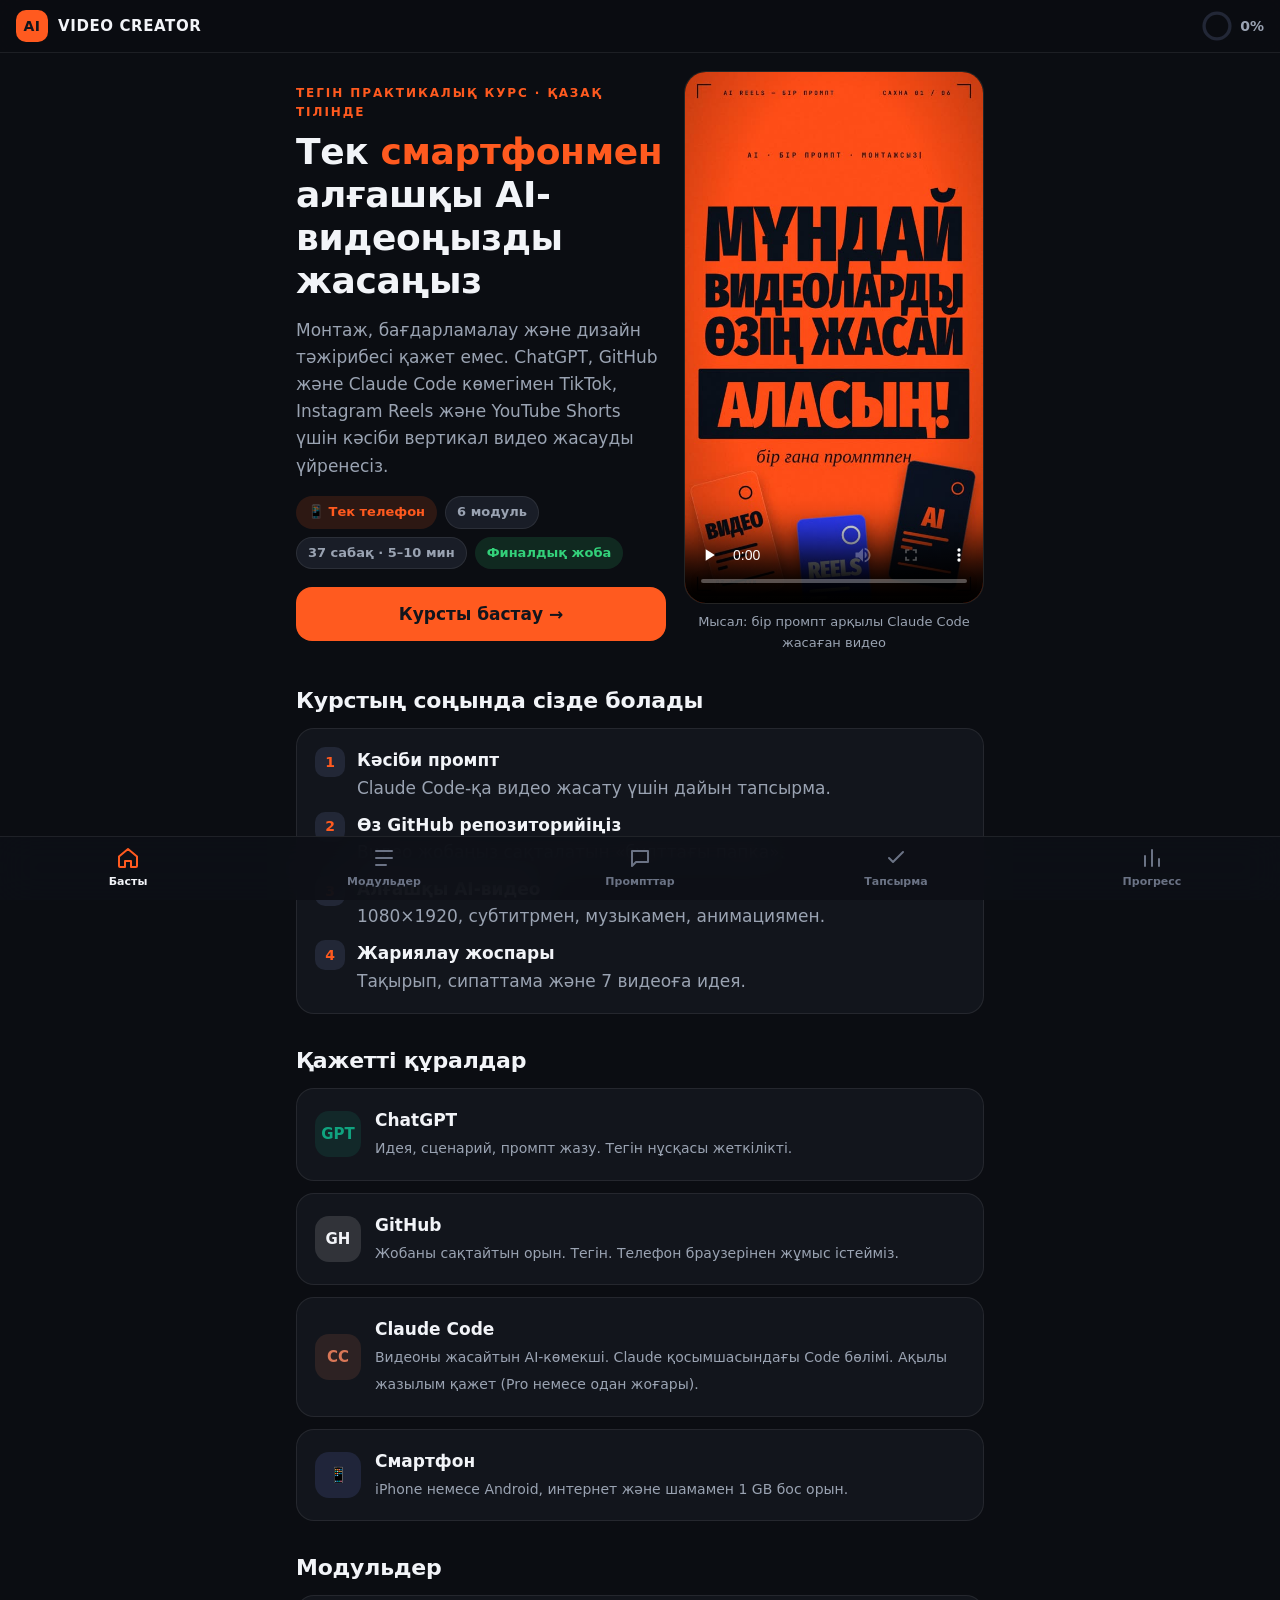
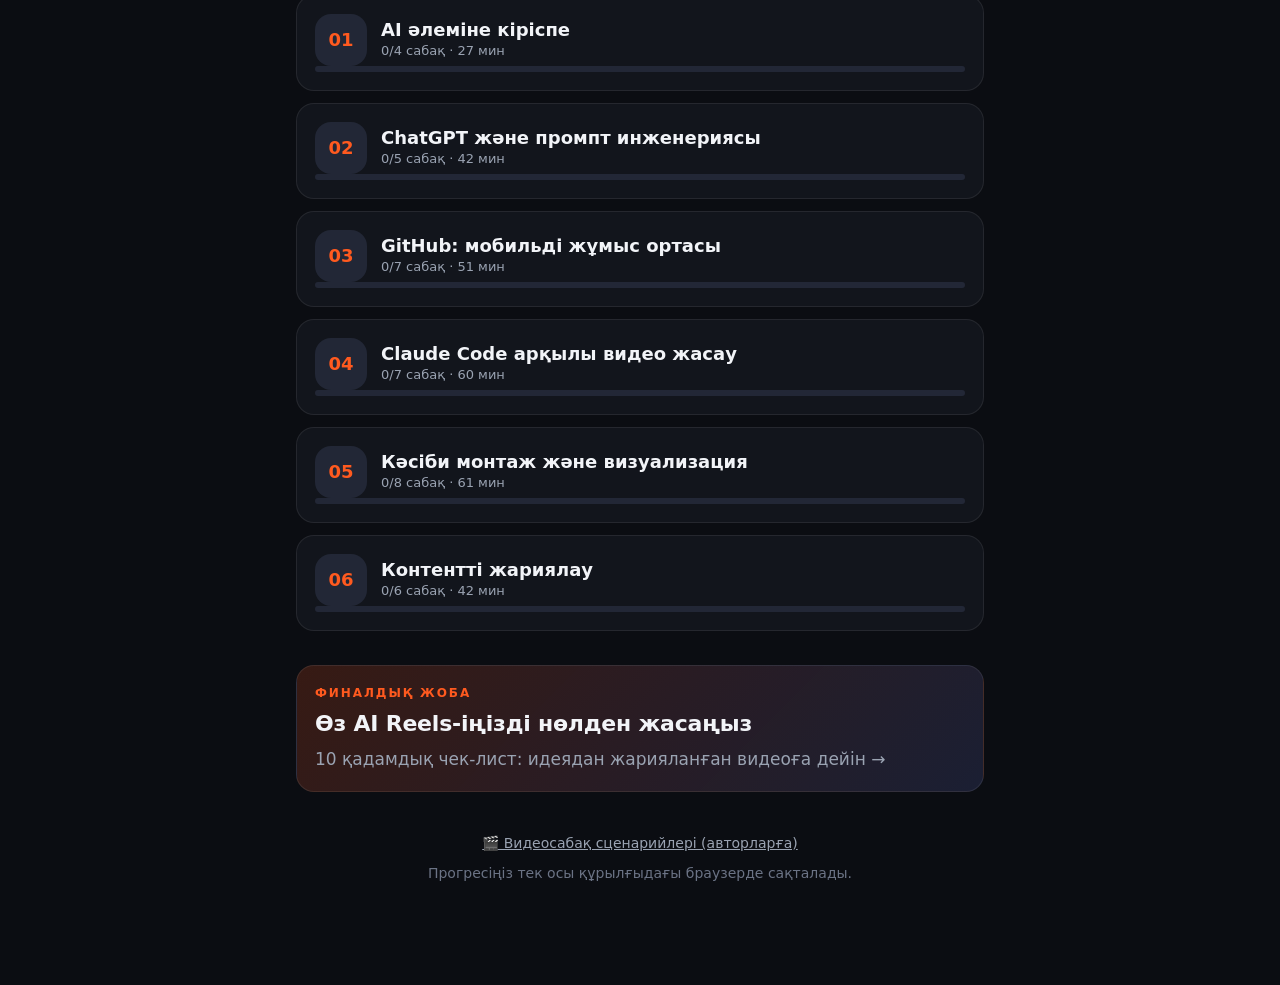
==== docs/index.html @ 5100b2d4 "Add AI VIDEO CREATOR: mobile-first Kazakh course platform A static course site in docs/ (HTML/CSS/JS" ====
<!doctype html>
<html lang="kk">
<head>
  <meta charset="utf-8">
  <meta name="viewport" content="width=device-width, initial-scale=1, viewport-fit=cover">
  <meta name="theme-color" content="#0B0D12">
  <meta name="description" content="AI VIDEO CREATOR — смартфон, ChatGPT, GitHub және Claude Code арқылы нөлден алғашқы AI-видеоға дейін. Қазақ тіліндегі практикалық курс.">
  <title>AI VIDEO CREATOR — Нөлден алғашқы AI-видеоға дейін</title>
  <link rel="manifest" href="manifest.webmanifest">
  <link rel="icon" href="assets/icon-192.png">
  <link rel="apple-touch-icon" href="assets/icon-192.png">
  <link rel="stylesheet" href="assets/style.css">
</head>
<body>
  <header class="topbar">
    <a class="brand" href="#/" aria-label="Басты бет">
      <span class="brand-mark">AI</span>
      <span class="brand-text">VIDEO CREATOR</span>
    </a>
    <a class="top-progress" href="#/progress" aria-label="Прогресс">
      <svg viewBox="0 0 36 36" class="ring"><circle cx="18" cy="18" r="15.5" class="ring-bg"/><circle cx="18" cy="18" r="15.5" class="ring-fg" id="ringFg"/></svg>
      <span id="ringPct">0%</span>
    </a>
  </header>

  <main id="view" class="view" tabindex="-1"></main>

  <nav class="tabbar" aria-label="Негізгі мәзір">
    <a href="#/" data-tab="home"><svg viewBox="0 0 24 24"><path d="M3 10.5 12 3l9 7.5V20a1 1 0 0 1-1 1h-5v-6h-6v6H4a1 1 0 0 1-1-1z"/></svg><span>Басты</span></a>
    <a href="#/modules" data-tab="modules"><svg viewBox="0 0 24 24"><path d="M4 5h16M4 12h16M4 19h10"/></svg><span>Модульдер</span></a>
    <a href="#/prompts" data-tab="prompts"><svg viewBox="0 0 24 24"><path d="M4 5h16v11H8l-4 4z"/></svg><span>Промпттар</span></a>
    <a href="#/practice" data-tab="practice"><svg viewBox="0 0 24 24"><path d="m5 12 4 4L19 6"/></svg><span>Тапсырма</span></a>
    <a href="#/progress" data-tab="progress"><svg viewBox="0 0 24 24"><path d="M5 20V10M12 20V4M19 20v-7"/></svg><span>Прогресс</span></a>
  </nav>

  <div id="toast" class="toast" role="status" aria-live="polite"></div>

  <noscript><p class="noscript">Курсты ашу үшін браузерде JavaScript қосулы болуы керек.</p></noscript>
  <script src="assets/vendor/marked.umd.js"></script>
  <script src="assets/app.js"></script>
</body>
</html>
---- docs/assets/style.css ----
:root {
  --bg: #0B0D12;
  --surface: #12151C;
  --surface-2: #191D27;
  --surface-3: #222736;
  --line: rgba(255, 255, 255, 0.08);
  --line-2: rgba(255, 255, 255, 0.14);
  --text: #F2F4F8;
  --muted: #9AA3B2;
  --faint: #6B7385;
  --accent: #FF5A1F;
  --accent-soft: rgba(255, 90, 31, 0.14);
  --violet: #7C8CFF;
  --violet-soft: rgba(124, 140, 255, 0.14);
  --green: #33D17A;
  --green-soft: rgba(51, 209, 122, 0.14);
  --yellow: #FFC43D;
  --yellow-soft: rgba(255, 196, 61, 0.12);
  --red: #FF5C6C;
  --radius: 18px;
  --radius-sm: 12px;
  --tabbar-h: 64px;
  --font: system-ui, -apple-system, "Segoe UI", Roboto, "Helvetica Neue", Arial, sans-serif;
  --mono: ui-monospace, "SF Mono", "JetBrains Mono", Menlo, Consolas, monospace;
  color-scheme: dark;
}

* { box-sizing: border-box; }
html { -webkit-text-size-adjust: 100%; }
body {
  margin: 0; background: var(--bg); color: var(--text); font-family: var(--font);
  font-size: 17px; line-height: 1.6; -webkit-font-smoothing: antialiased;
  padding-bottom: calc(var(--tabbar-h) + env(safe-area-inset-bottom) + 12px);
}
a { color: inherit; }
button { font: inherit; color: inherit; }
img, video { max-width: 100%; display: block; }
:focus-visible { outline: 2px solid var(--violet); outline-offset: 2px; border-radius: 8px; }

/* ---------- top bar ---------- */
.topbar {
  position: sticky; top: 0; z-index: 20; display: flex; align-items: center; justify-content: space-between;
  padding: calc(10px + env(safe-area-inset-top)) 16px 10px; background: rgba(11, 13, 18, 0.82);
  backdrop-filter: saturate(160%) blur(16px); -webkit-backdrop-filter: saturate(160%) blur(16px);
  border-bottom: 1px solid var(--line);
}
.brand { display: flex; align-items: center; gap: 10px; text-decoration: none; font-weight: 800; letter-spacing: 0.04em; font-size: 15px; }
.brand-mark { display: grid; place-items: center; width: 32px; height: 32px; border-radius: 10px; background: var(--accent); color: #12151C; font-size: 14px; font-weight: 900; }
.top-progress { display: flex; align-items: center; gap: 8px; text-decoration: none; font-size: 14px; font-weight: 700; color: var(--muted); }
.ring { width: 30px; height: 30px; transform: rotate(-90deg); }
.ring circle { fill: none; stroke-width: 4; }
.ring-bg { stroke: var(--surface-3); }
.ring-fg { stroke: var(--accent); stroke-linecap: round; stroke-dasharray: 97.4; stroke-dashoffset: 97.4; transition: stroke-dashoffset 0.6s ease; }

/* ---------- layout ---------- */
.view { max-width: 720px; margin: 0 auto; padding: 18px 16px 24px; outline: none; }
.view.enter { animation: enter 0.35s cubic-bezier(0.2, 0.8, 0.2, 1); }
@keyframes enter { from { opacity: 0; transform: translateY(10px); } to { opacity: 1; transform: none; } }
@media (prefers-reduced-motion: reduce) { .view.enter { animation: none; } * { transition: none !important; } }

h1, h2, h3 { line-height: 1.2; letter-spacing: -0.01em; margin: 0; }
h1 { font-size: 30px; font-weight: 850; }
h2 { font-size: 22px; font-weight: 800; }
h3 { font-size: 18px; font-weight: 750; }
p { margin: 0 0 14px; }
.muted { color: var(--muted); }
.eyebrow { font-size: 12px; font-weight: 800; letter-spacing: 0.16em; text-transform: uppercase; color: var(--accent); margin-bottom: 8px; }
.section { margin-top: 34px; }
.section > h2 { margin-bottom: 14px; }
.stack { display: grid; gap: 12px; }

/* ---------- cards & buttons ---------- */
.card { background: var(--surface); border: 1px solid var(--line); border-radius: var(--radius); padding: 18px; }
.card.tap { display: block; text-decoration: none; transition: transform 0.15s ease, border-color 0.2s ease, background 0.2s ease; }
.card.tap:active { transform: scale(0.985); background: var(--surface-2); }
.btn {
  display: inline-flex; align-items: center; justify-content: center; gap: 10px; min-height: 54px; padding: 0 22px;
  border-radius: 16px; border: 0; background: var(--accent); color: #12151C; font-weight: 800; font-size: 17px;
  text-decoration: none; cursor: pointer; transition: transform 0.15s ease, filter 0.2s ease; width: 100%;
}
.btn:active { transform: scale(0.97); }
.btn.secondary { background: var(--surface-2); color: var(--text); border: 1px solid var(--line-2); }
.btn.ghost { background: transparent; color: var(--muted); border: 1px solid var(--line); }
.btn.small { min-height: 44px; font-size: 15px; padding: 0 16px; width: auto; border-radius: 12px; }
.btn.done { background: var(--green); }
.row { display: flex; gap: 10px; }
.row > * { flex: 1; }
.chip { display: inline-flex; align-items: center; gap: 6px; padding: 5px 11px; border-radius: 999px; font-size: 13px; font-weight: 700; background: var(--surface-2); color: var(--muted); border: 1px solid var(--line); white-space: nowrap; }
.chip.accent { background: var(--accent-soft); color: var(--accent); border-color: transparent; }
.chip.green { background: var(--green-soft); color: var(--green); border-color: transparent; }
.chip.violet { background: var(--violet-soft); color: var(--violet); border-color: transparent; }

/* ---------- home ---------- */
.hero { position: relative; display: grid; gap: 18px; }
.hero h1 { font-size: 36px; }
.hero h1 em { font-style: normal; color: var(--accent); }
.hero-media { position: relative; border-radius: 22px; overflow: hidden; border: 1px solid var(--line-2); aspect-ratio: 9 / 16; max-height: 62vh; margin: 0 auto; background: #000; }
.hero-media video { width: 100%; height: 100%; object-fit: cover; }
.hero-caption { font-size: 13px; color: var(--muted); text-align: center; margin-top: 8px; }
.badges { display: flex; flex-wrap: wrap; gap: 8px; }
.steps-mini { counter-reset: s; display: grid; gap: 10px; }
.steps-mini li { list-style: none; display: flex; gap: 12px; align-items: flex-start; }
.steps-mini li::before { counter-increment: s; content: counter(s); flex: none; display: grid; place-items: center; width: 30px; height: 30px; border-radius: 10px; background: var(--surface-3); font-weight: 800; font-size: 14px; color: var(--accent); }
.steps-mini { padding: 0; margin: 0; }
.tool { display: flex; gap: 14px; align-items: center; }
.tool-ic { flex: none; width: 46px; height: 46px; border-radius: 14px; display: grid; place-items: center; font-weight: 900; font-size: 15px; }
.tool b { display: block; }
.tool span { font-size: 14px; color: var(--muted); }

/* ---------- modules ---------- */
.module-card { display: grid; gap: 12px; }
.module-head { display: flex; gap: 14px; align-items: center; }
.module-num { flex: none; width: 52px; height: 52px; border-radius: 16px; display: grid; place-items: center; font-weight: 900; font-size: 18px; background: var(--surface-3); color: var(--accent); }
.module-num.complete { background: var(--green); color: #0B0D12; }
.module-title { font-weight: 800; font-size: 18px; line-height: 1.25; }
.module-meta { font-size: 13px; color: var(--muted); }
.bar { height: 6px; border-radius: 6px; background: var(--surface-3); overflow: hidden; }
.bar > i { display: block; height: 100%; width: 0; background: var(--accent); border-radius: 6px; transition: width 0.6s ease; }
.lesson-list { display: grid; gap: 2px; margin-top: 4px; }
.lesson-link { display: flex; align-items: center; gap: 12px; min-height: 52px; padding: 8px 6px; border-radius: 12px; text-decoration: none; }
.lesson-link:active { background: var(--surface-2); }
.lesson-dot { flex: none; width: 26px; height: 26px; border-radius: 50%; border: 2px solid var(--line-2); display: grid; place-items: center; font-size: 13px; color: transparent; }
.lesson-link.done .lesson-dot { background: var(--green); border-color: var(--green); color: #0B0D12; font-weight: 900; }
.lesson-link .t { flex: 1; font-size: 16px; line-height: 1.35; }
.lesson-link .m { font-size: 12px; color: var(--faint); white-space: nowrap; }
details.module > summary { list-style: none; cursor: pointer; }
details.module > summary::-webkit-details-marker { display: none; }
.chev { margin-left: auto; color: var(--faint); transition: transform 0.2s; }
details[open] .chev { transform: rotate(90deg); }

/* ---------- lesson ---------- */
.lesson-top { display: flex; align-items: center; gap: 10px; margin-bottom: 16px; }
.back { display: inline-flex; align-items: center; gap: 6px; min-height: 44px; padding: 0 14px 0 10px; border-radius: 12px; background: var(--surface-2); text-decoration: none; font-weight: 700; font-size: 15px; }
.lesson-hero { margin-bottom: 8px; }
.lesson-hero h1 { font-size: 28px; margin: 6px 0 12px; }
.md { font-size: 17px; }
.md h1 { font-size: 28px; margin: 6px 0 16px; }
.md h2 { font-size: 21px; margin: 34px 0 12px; padding-top: 4px; display: flex; gap: 10px; align-items: center; }
.md h3 { margin: 22px 0 10px; }
.md p, .md li { color: #DCE1EA; }
.md strong { color: var(--text); }
.md ul, .md ol { padding-left: 22px; margin: 0 0 16px; }
.md li { margin: 6px 0; }
.md ol > li::marker { color: var(--accent); font-weight: 800; }
.md a { color: var(--violet); text-underline-offset: 3px; word-break: break-word; }
.md code { font-family: var(--mono); font-size: 0.88em; background: var(--surface-3); padding: 2px 6px; border-radius: 6px; word-break: break-word; }
.md pre { background: var(--surface); border: 1px solid var(--line); border-radius: var(--radius-sm); padding: 14px; overflow-x: auto; }
.md pre code { background: none; padding: 0; font-size: 14px; line-height: 1.55; white-space: pre-wrap; word-break: break-word; }
.md table { width: 100%; border-collapse: collapse; font-size: 15px; margin: 0 0 16px; display: block; overflow-x: auto; }
.md th, .md td { border-bottom: 1px solid var(--line); padding: 10px 8px; text-align: left; vertical-align: top; }
.md th { color: var(--muted); font-size: 13px; text-transform: uppercase; letter-spacing: 0.06em; }
.md blockquote { margin: 16px 0; padding: 14px 16px; border-radius: var(--radius-sm); background: var(--violet-soft); border-left: 4px solid var(--violet); }
.md blockquote p:last-child { margin-bottom: 0; }
.md blockquote.warn { background: var(--yellow-soft); border-left-color: var(--yellow); }
.md blockquote.tip { background: var(--green-soft); border-left-color: var(--green); }
.md blockquote.phone { background: var(--accent-soft); border-left-color: var(--accent); }
.md hr { border: 0; border-top: 1px solid var(--line); margin: 28px 0; }
.md input[type=checkbox] { width: 22px; height: 22px; accent-color: var(--green); vertical-align: -5px; margin-right: 8px; }
.md li.task { list-style: none; margin-left: -22px; padding: 8px 0; }

/* prompt cards */
.prompt { background: var(--surface); border: 1px solid var(--line-2); border-radius: var(--radius); margin: 16px 0; overflow: hidden; }
.prompt-head { display: flex; align-items: center; gap: 10px; padding: 12px 12px 12px 16px; border-bottom: 1px solid var(--line); background: var(--surface-2); }
.prompt-head .ttl { flex: 1; font-weight: 800; font-size: 15px; line-height: 1.3; }
.prompt-body { margin: 0; padding: 16px; font-family: var(--mono); font-size: 14px; line-height: 1.6; white-space: pre-wrap; word-break: break-word; color: #E6E9F0; max-height: 360px; overflow: auto; }
.prompt-body.expanded { max-height: none; }
.prompt-more { display: block; width: 100%; border: 0; border-top: 1px solid var(--line); background: transparent; color: var(--muted); font-size: 14px; font-weight: 700; padding: 12px; cursor: pointer; }
.copy { flex: none; display: inline-flex; align-items: center; gap: 6px; min-height: 40px; padding: 0 14px; border-radius: 10px; border: 0; background: var(--accent); color: #12151C; font-weight: 800; font-size: 14px; cursor: pointer; }
.copy.ok { background: var(--green); }
.prompt-meta { padding: 0 16px 16px; display: grid; gap: 10px; font-size: 15px; }
.prompt-meta .lbl { font-size: 12px; font-weight: 800; letter-spacing: 0.12em; text-transform: uppercase; color: var(--faint); margin-bottom: 2px; }
.prompt-meta .example { font-size: 14px; color: var(--muted); background: var(--bg); border-radius: 10px; padding: 12px; white-space: pre-wrap; }

/* quiz */
.quiz { display: grid; gap: 16px; }
.q { background: var(--surface); border: 1px solid var(--line); border-radius: var(--radius); padding: 16px; }
.q-title { font-weight: 750; margin-bottom: 12px; }
.q-opt { display: block; width: 100%; text-align: left; min-height: 50px; padding: 12px 14px; margin-top: 8px; border-radius: 12px; border: 1px solid var(--line-2); background: var(--surface-2); cursor: pointer; font-size: 16px; line-height: 1.35; transition: background 0.2s, border-color 0.2s; }
.q-opt.right { background: var(--green-soft); border-color: var(--green); }
.q-opt.wrong { background: rgba(255, 92, 108, 0.12); border-color: var(--red); }
.q-opt:disabled { cursor: default; }
.q-exp { margin-top: 10px; font-size: 15px; color: var(--muted); display: none; }
.q.answered .q-exp { display: block; }

.lesson-nav { display: grid; gap: 10px; margin-top: 32px; }
.complete-box { margin-top: 30px; padding: 20px; border-radius: var(--radius); background: linear-gradient(135deg, rgba(255, 90, 31, 0.16), rgba(124, 140, 255, 0.12)); border: 1px solid var(--line-2); text-align: center; }
.complete-box p { color: var(--muted); }

/* ---------- prompts library ---------- */
.search { width: 100%; min-height: 52px; border-radius: 14px; border: 1px solid var(--line-2); background: var(--surface); padding: 0 16px; font-size: 16px; color: var(--text); }
.filters { display: flex; gap: 8px; overflow-x: auto; padding: 4px 0 6px; margin: 12px -16px 4px; padding-left: 16px; padding-right: 16px; scrollbar-width: none; }
.filters::-webkit-scrollbar { display: none; }
.filter { flex: none; min-height: 40px; padding: 0 14px; border-radius: 999px; border: 1px solid var(--line-2); background: var(--surface); font-size: 14px; font-weight: 700; cursor: pointer; color: var(--muted); }
.filter.on { background: var(--text); color: var(--bg); border-color: var(--text); }

/* ---------- practice / progress ---------- */
.task-card { display: grid; gap: 10px; }
.check { display: flex; align-items: center; gap: 12px; min-height: 52px; padding: 0 14px; border-radius: 14px; background: var(--surface-2); border: 1px solid var(--line); cursor: pointer; font-weight: 700; }
.check input { width: 24px; height: 24px; accent-color: var(--green); }
.big-stat { display: flex; align-items: center; gap: 18px; }
.big-ring { width: 110px; height: 110px; flex: none; transform: rotate(-90deg); }
.big-ring circle { fill: none; stroke-width: 9; }
.big-ring .bg { stroke: var(--surface-3); }
.big-ring .fg { stroke: var(--accent); stroke-linecap: round; transition: stroke-dashoffset 0.8s ease; }
.big-pct { font-size: 40px; font-weight: 900; line-height: 1; }
.cert { text-align: center; padding: 28px 20px; border-radius: 22px; border: 1px solid var(--line-2); background: radial-gradient(circle at 50% 0%, rgba(255, 90, 31, 0.28), transparent 60%), var(--surface); }
.cert h2 { font-size: 26px; margin: 8px 0; }
.input { width: 100%; min-height: 52px; border-radius: 14px; border: 1px solid var(--line-2); background: var(--surface-2); padding: 0 16px; font-size: 17px; color: var(--text); text-align: center; }

/* ---------- tab bar ---------- */
.tabbar {
  position: fixed; left: 0; right: 0; bottom: 0; z-index: 30; display: grid; grid-template-columns: repeat(5, 1fr);
  height: calc(var(--tabbar-h) + env(safe-area-inset-bottom)); padding-bottom: env(safe-area-inset-bottom);
  background: rgba(14, 16, 22, 0.92); backdrop-filter: saturate(160%) blur(18px); -webkit-backdrop-filter: saturate(160%) blur(18px);
  border-top: 1px solid var(--line);
}
.tabbar a { display: flex; flex-direction: column; align-items: center; justify-content: center; gap: 3px; text-decoration: none; color: var(--faint); font-size: 11px; font-weight: 700; }
.tabbar svg { width: 24px; height: 24px; fill: none; stroke: currentColor; stroke-width: 2; stroke-linecap: round; stroke-linejoin: round; }
.tabbar a.on { color: var(--text); }
.tabbar a.on svg { stroke: var(--accent); }

.toast { position: fixed; left: 50%; bottom: calc(var(--tabbar-h) + env(safe-area-inset-bottom) + 16px); transform: translate(-50%, 20px); opacity: 0; pointer-events: none; z-index: 40; background: var(--text); color: var(--bg); font-weight: 800; font-size: 15px; padding: 12px 18px; border-radius: 14px; transition: opacity 0.25s, transform 0.25s; white-space: nowrap; }
.toast.show { opacity: 1; transform: translate(-50%, 0); }
.loading { padding: 60px 0; text-align: center; color: var(--muted); }
.error { padding: 20px; border-radius: var(--radius); background: rgba(255, 92, 108, 0.1); border: 1px solid var(--red); }
.noscript { padding: 20px; }
.footer-links { margin-top: 40px; display: grid; gap: 8px; text-align: center; font-size: 14px; color: var(--faint); }
.footer-links a { color: var(--muted); }

@media (min-width: 760px) {
  .hero { grid-template-columns: 1fr 300px; align-items: center; }
  .hero-media { max-height: 540px; }
}
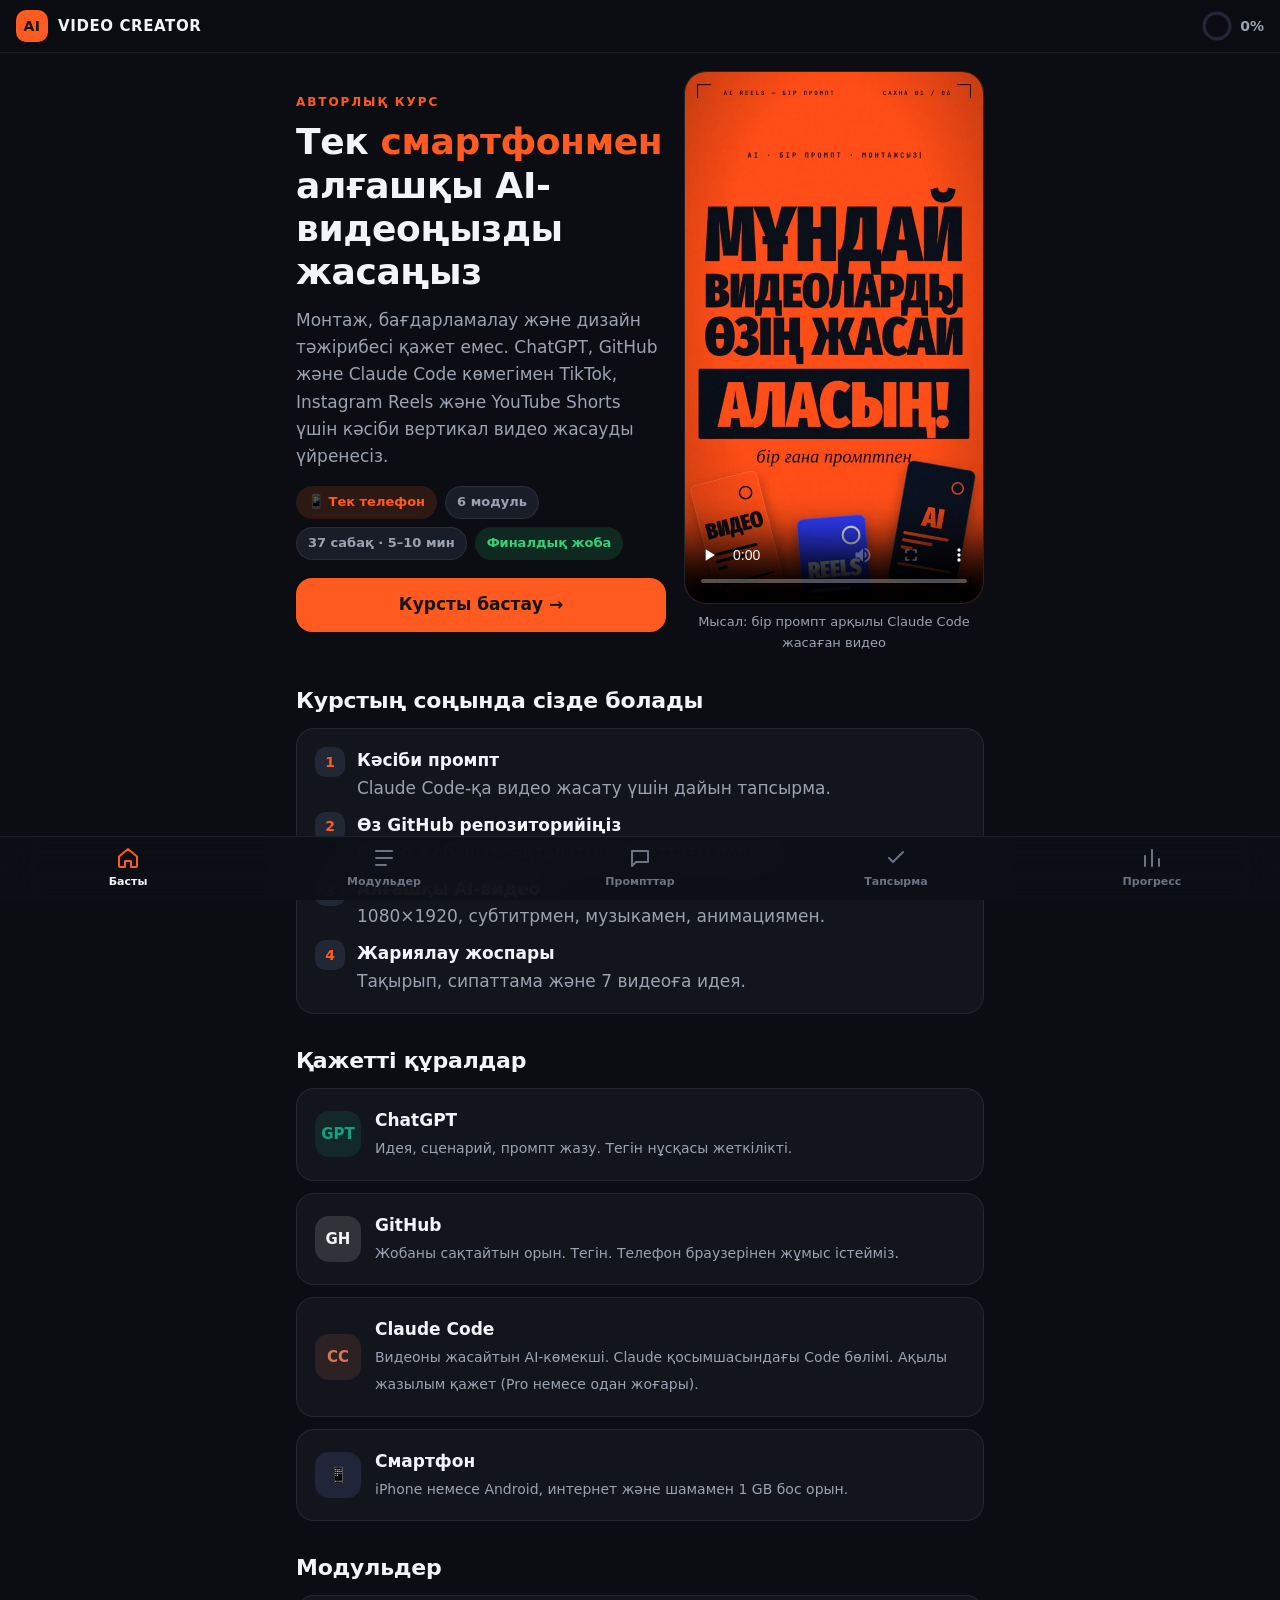
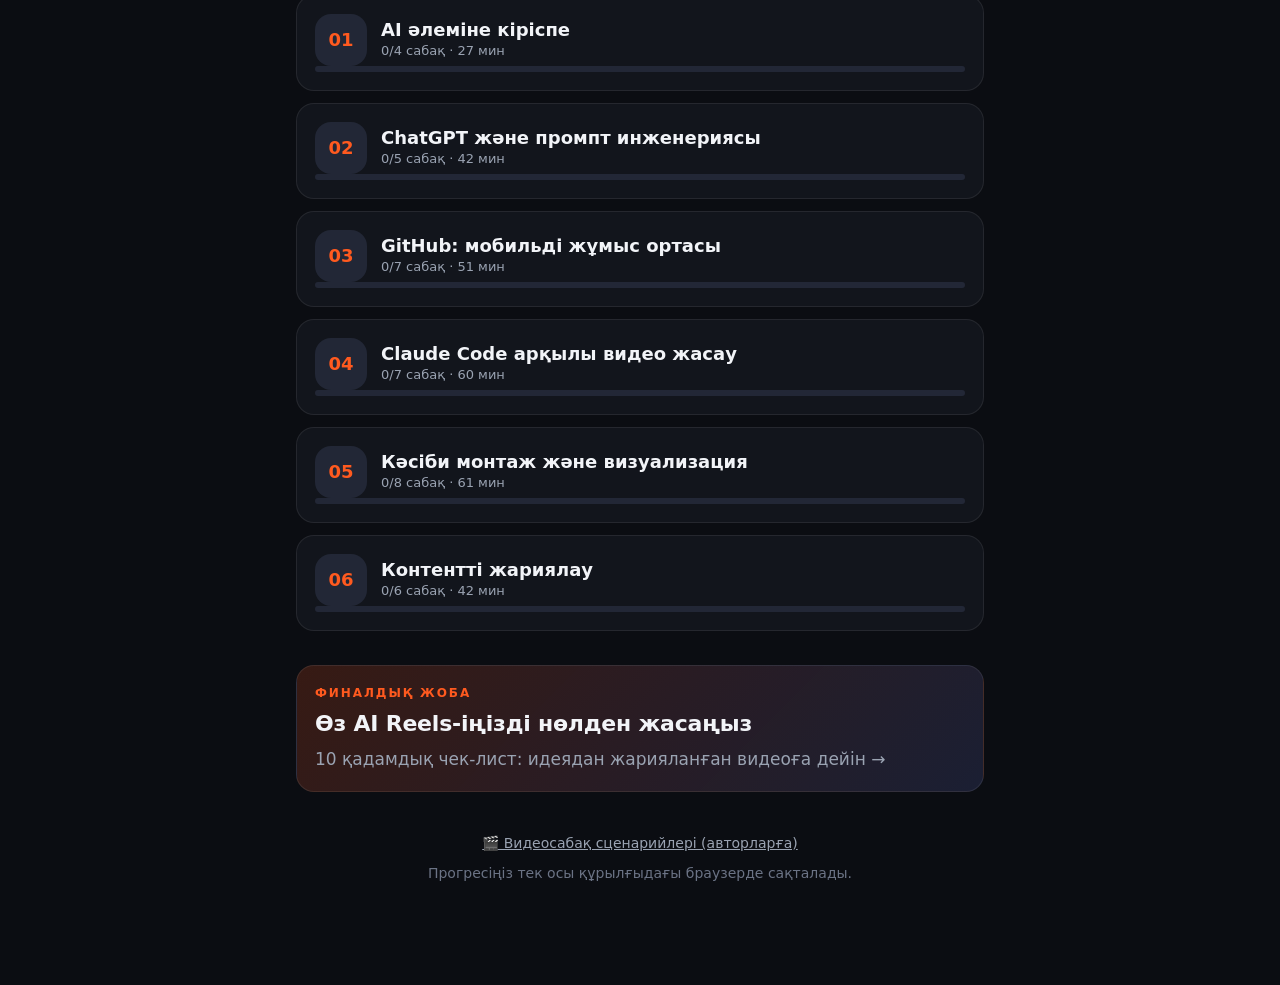
==== commit ee6b733e: "Add version query to CSS/JS so phones load updates immediately Co-Authored-By: Claude Opus 5.5 <nore" ====
--- a/docs/index.html
+++ b/docs/index.html
@@ -9,7 +9,7 @@
   <link rel="manifest" href="manifest.webmanifest">
   <link rel="icon" href="assets/icon-192.png">
   <link rel="apple-touch-icon" href="assets/icon-192.png">
-  <link rel="stylesheet" href="assets/style.css">
+  <link rel="stylesheet" href="assets/style.css?v=2">
 </head>
 <body>
   <header class="topbar">
@@ -37,6 +37,6 @@
 
   <noscript><p class="noscript">Курсты ашу үшін браузерде JavaScript қосулы болуы керек.</p></noscript>
   <script src="assets/vendor/marked.umd.js"></script>
-  <script src="assets/app.js"></script>
+  <script src="assets/app.js?v=2"></script>
 </body>
 </html>
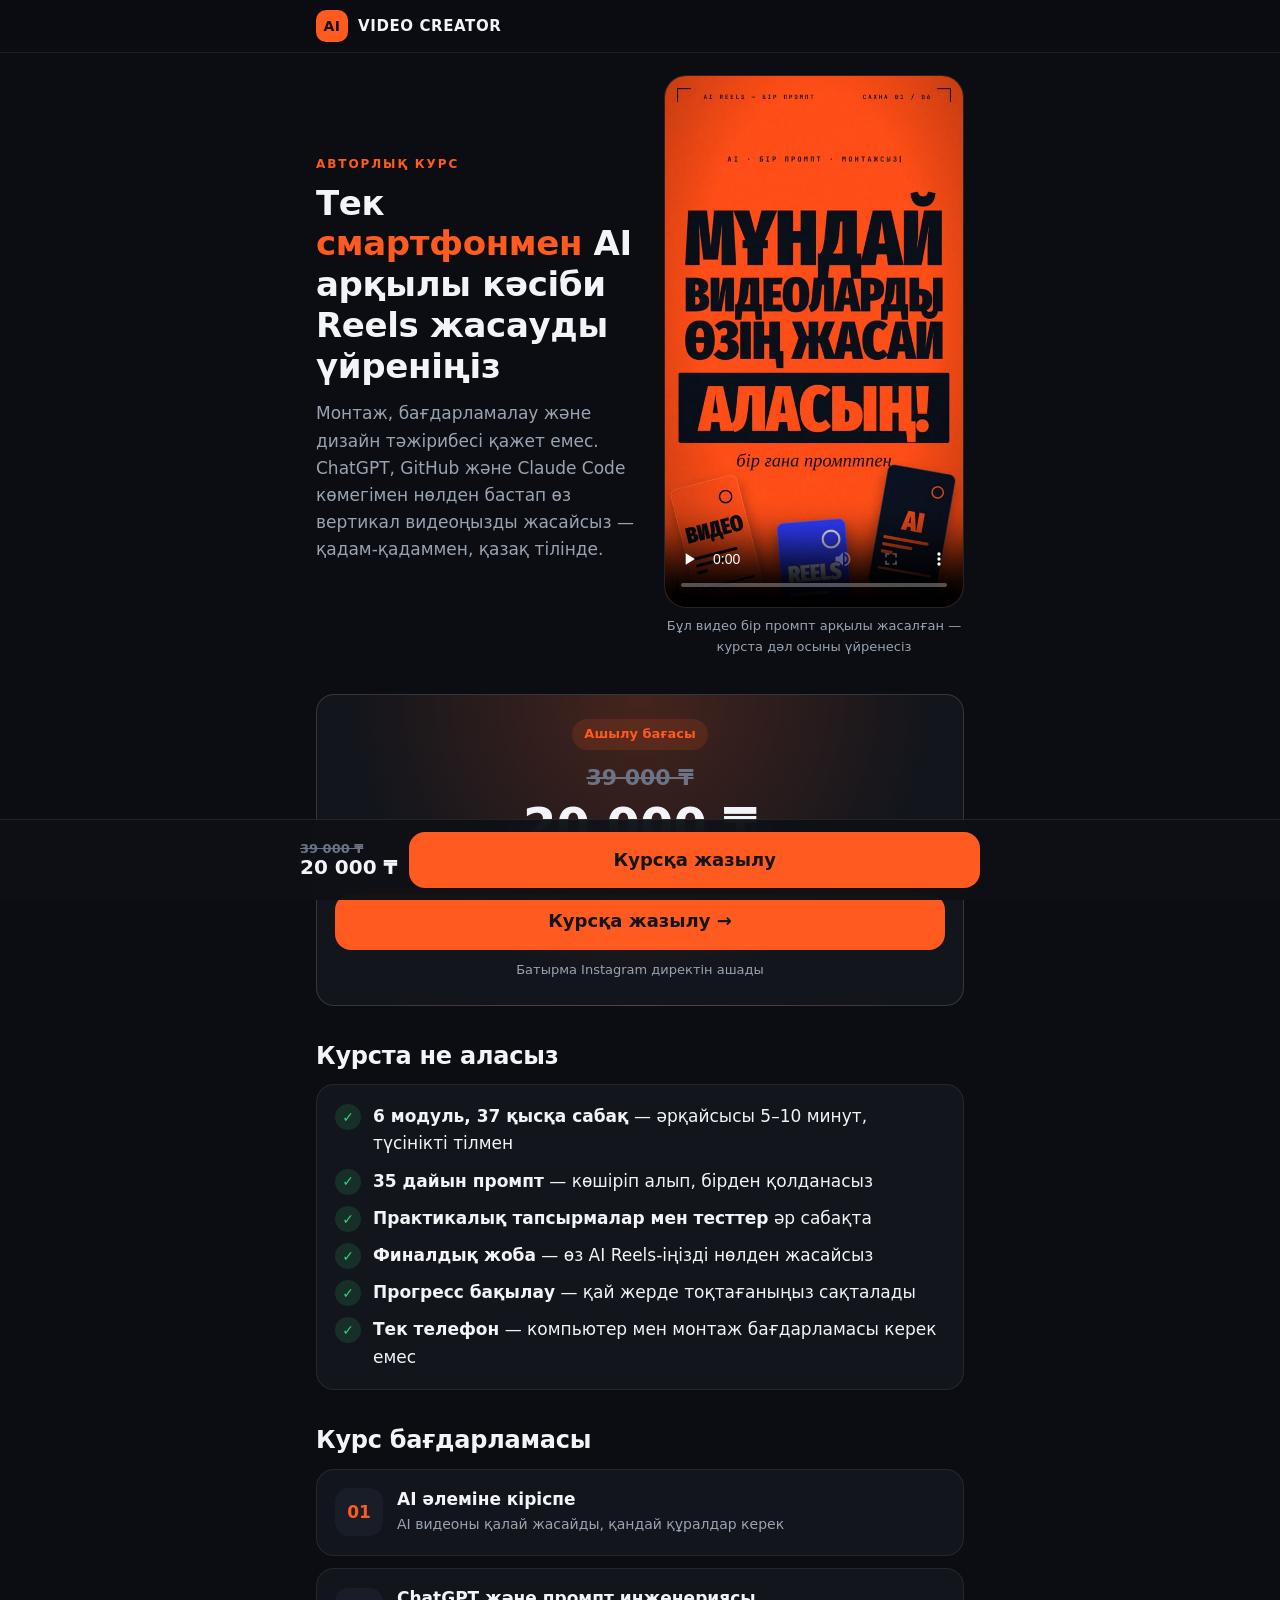
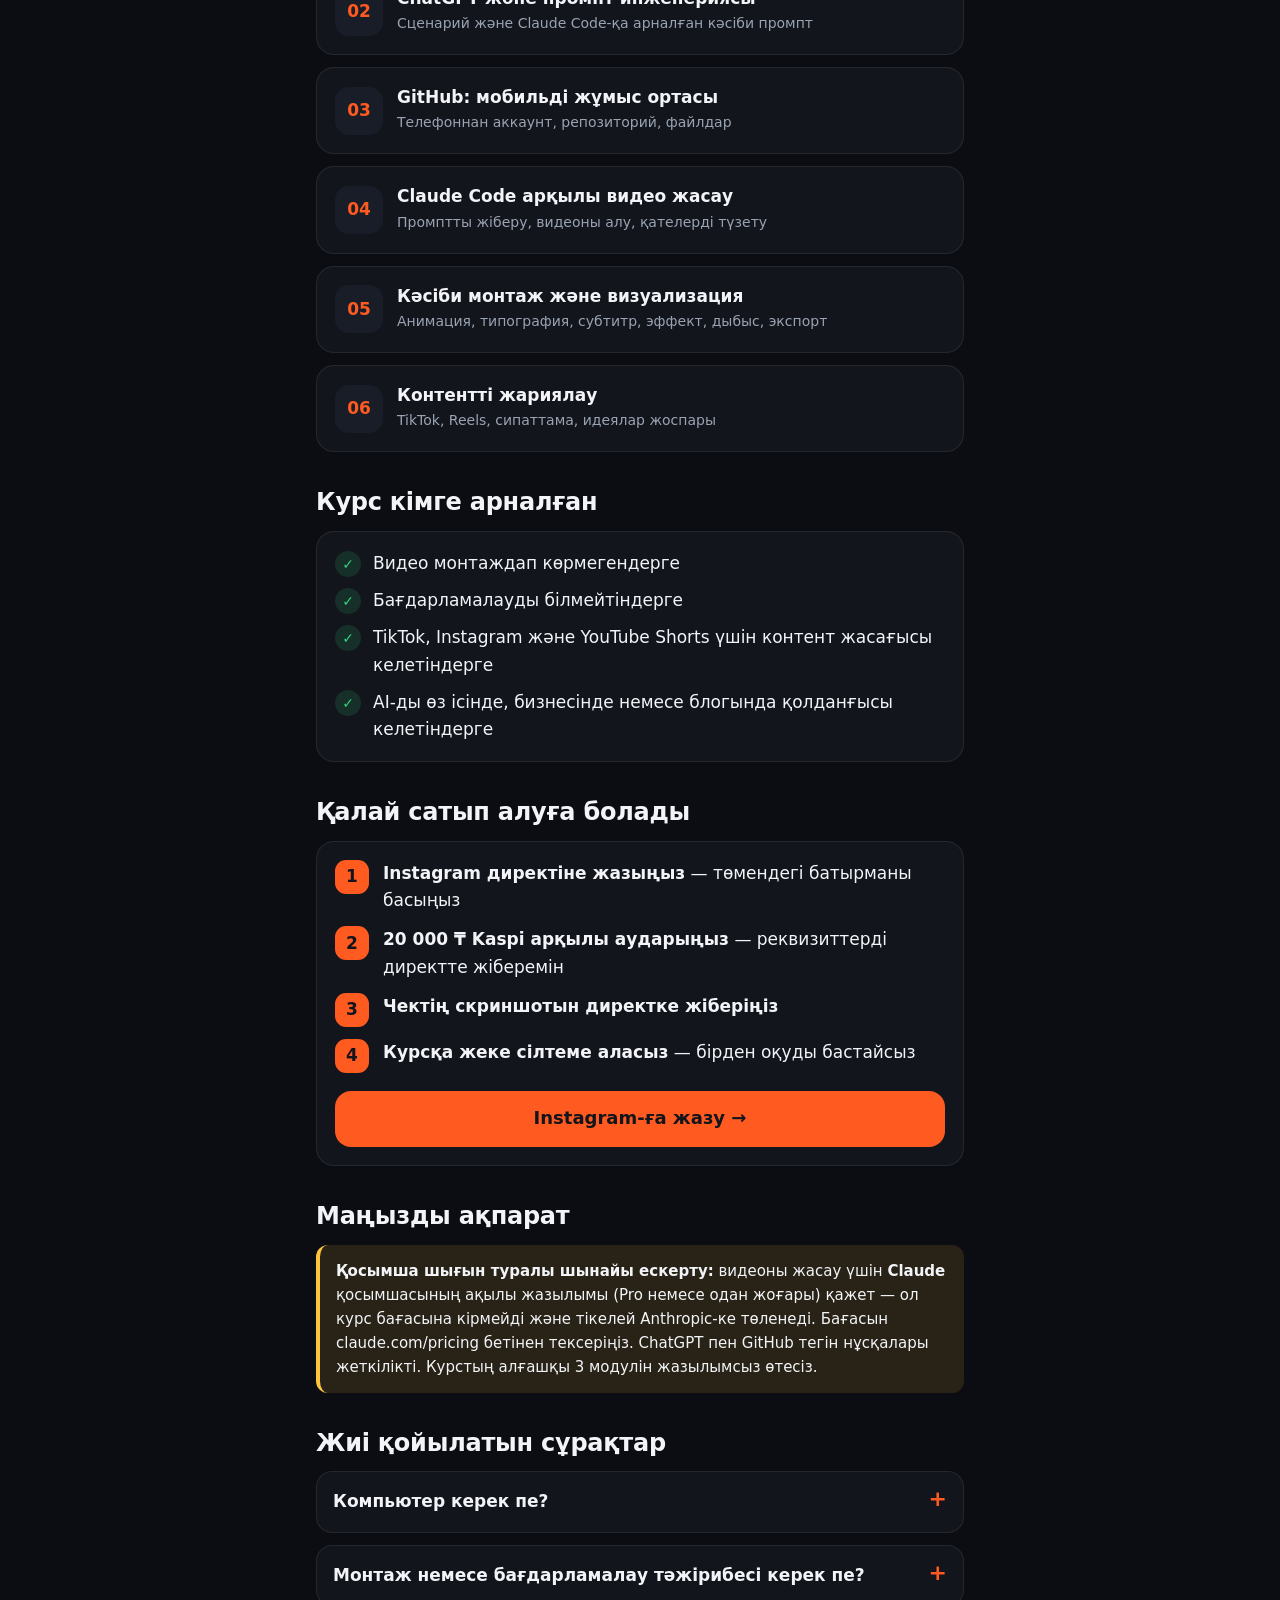
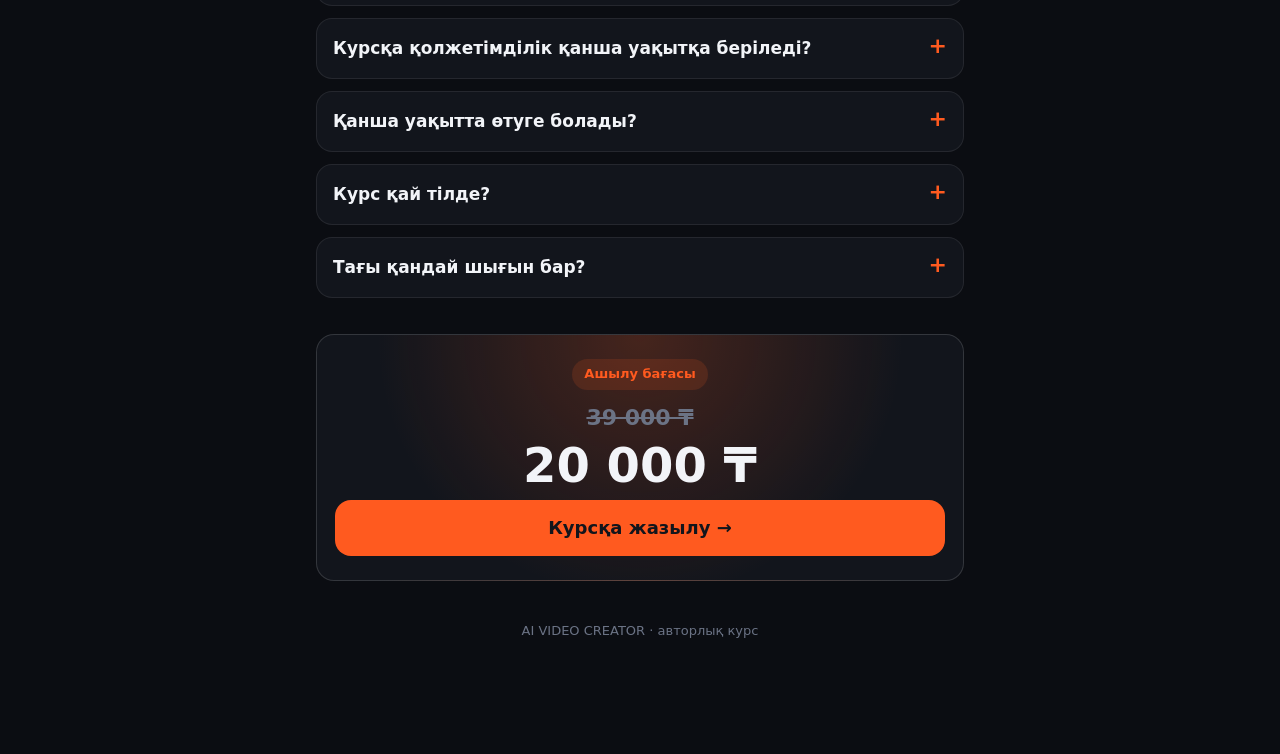
==== commit 9cc1c1d5: "Add public sales page; move course to a private link docs/index.html is now a Kazakh sales page with" ====
--- a/docs/index.html
+++ b/docs/index.html
@@ -4,39 +4,212 @@
   <meta charset="utf-8">
   <meta name="viewport" content="width=device-width, initial-scale=1, viewport-fit=cover">
   <meta name="theme-color" content="#0B0D12">
-  <meta name="description" content="AI VIDEO CREATOR — смартфон, ChatGPT, GitHub және Claude Code арқылы нөлден алғашқы AI-видеоға дейін. Қазақ тіліндегі практикалық курс.">
-  <title>AI VIDEO CREATOR — Нөлден алғашқы AI-видеоға дейін</title>
-  <link rel="manifest" href="manifest.webmanifest">
+  <title>AI VIDEO CREATOR — авторлық курс</title>
+  <meta name="description" content="Тек смартфонмен, монтажсыз, нөлден бастап AI арқылы кәсіби Reels жасауды үйрететін авторлық курс. Қазақ тілінде.">
+  <meta property="og:title" content="AI VIDEO CREATOR — авторлық курс">
+  <meta property="og:description" content="Тек смартфонмен AI арқылы кәсіби Reels жасауды үйреніңіз. 6 модуль, 37 сабақ, 35 дайын промпт.">
+  <meta property="og:image" content="media/example-poster.jpg">
   <link rel="icon" href="assets/icon-192.png">
   <link rel="apple-touch-icon" href="assets/icon-192.png">
-  <link rel="stylesheet" href="assets/style.css?v=2">
+  <style>
+    :root {
+      --bg: #0B0D12; --surface: #12151C; --surface-2: #191D27; --line: rgba(255,255,255,.08); --line-2: rgba(255,255,255,.14);
+      --text: #F2F4F8; --muted: #9AA3B2; --faint: #6B7385; --accent: #FF5A1F; --accent-soft: rgba(255,90,31,.14);
+      --green: #33D17A; --green-soft: rgba(51,209,122,.14); --yellow: #FFC43D; --yellow-soft: rgba(255,196,61,.12);
+      --font: system-ui, -apple-system, "Segoe UI", Roboto, "Helvetica Neue", Arial, sans-serif;
+      color-scheme: dark;
+    }
+    * { box-sizing: border-box; }
+    html { -webkit-text-size-adjust: 100%; scroll-behavior: smooth; }
+    body { margin: 0; background: var(--bg); color: var(--text); font-family: var(--font); font-size: 17px; line-height: 1.6; -webkit-font-smoothing: antialiased;
+      padding-bottom: calc(92px + env(safe-area-inset-bottom)); }
+    a { color: inherit; }
+    .wrap { max-width: 680px; margin: 0 auto; padding: 0 16px; }
+    header { position: sticky; top: 0; z-index: 10; background: rgba(11,13,18,.85); backdrop-filter: blur(16px); -webkit-backdrop-filter: blur(16px); border-bottom: 1px solid var(--line); }
+    header .wrap { display: flex; align-items: center; gap: 10px; padding-top: calc(10px + env(safe-area-inset-top)); padding-bottom: 10px; font-weight: 800; letter-spacing: .04em; font-size: 15px; }
+    .mark { display: grid; place-items: center; width: 32px; height: 32px; border-radius: 10px; background: var(--accent); color: #12151C; font-size: 14px; font-weight: 900; }
+    h1, h2, h3 { line-height: 1.2; letter-spacing: -.01em; margin: 0; }
+    h1 { font-size: 34px; font-weight: 850; }
+    h1 em { font-style: normal; color: var(--accent); }
+    h2 { font-size: 24px; font-weight: 800; margin-bottom: 14px; }
+    p { margin: 0 0 14px; }
+    .muted { color: var(--muted); }
+    .eyebrow { font-size: 12px; font-weight: 800; letter-spacing: .16em; text-transform: uppercase; color: var(--accent); margin-bottom: 8px; }
+    section { padding-top: 36px; }
+    .hero { padding-top: 22px; display: grid; gap: 18px; }
+    .video { border-radius: 22px; overflow: hidden; border: 1px solid var(--line-2); aspect-ratio: 9/16; max-height: 70vh; margin: 0 auto; background: #000; }
+    .video video { width: 100%; height: 100%; object-fit: cover; display: block; }
+    .cap { font-size: 13px; color: var(--muted); text-align: center; margin-top: 8px; }
+    .card { background: var(--surface); border: 1px solid var(--line); border-radius: 18px; padding: 18px; }
+    .stack { display: grid; gap: 12px; }
+    .price { text-align: center; padding: 24px 18px; background: radial-gradient(circle at 50% 0%, rgba(255,90,31,.22), transparent 65%), var(--surface); border: 1px solid var(--line-2); }
+    .price .old { color: var(--faint); text-decoration: line-through; font-size: 22px; font-weight: 700; }
+    .price .new { font-size: 48px; font-weight: 900; line-height: 1.1; margin: 4px 0; }
+    .tag { display: inline-block; padding: 5px 12px; border-radius: 999px; background: var(--accent-soft); color: var(--accent); font-size: 13px; font-weight: 800; margin-bottom: 10px; }
+    .btn { display: flex; align-items: center; justify-content: center; gap: 10px; min-height: 56px; padding: 0 22px; border-radius: 16px; background: var(--accent); color: #12151C;
+      font-weight: 850; font-size: 18px; text-decoration: none; width: 100%; transition: transform .15s; border: 0; }
+    .btn:active { transform: scale(.97); }
+    .btn.ghost { background: var(--surface-2); color: var(--text); border: 1px solid var(--line-2); }
+    ul.check { list-style: none; padding: 0; margin: 0; display: grid; gap: 10px; }
+    ul.check li { display: flex; gap: 12px; align-items: flex-start; }
+    ul.check li::before { content: "✓"; flex: none; display: grid; place-items: center; width: 26px; height: 26px; border-radius: 50%; background: var(--green-soft); color: var(--green); font-weight: 900; font-size: 14px; margin-top: 1px; }
+    .mod { display: flex; gap: 14px; align-items: center; }
+    .num { flex: none; width: 48px; height: 48px; border-radius: 14px; display: grid; place-items: center; background: var(--surface-2); color: var(--accent); font-weight: 900; }
+    .mod b { display: block; line-height: 1.3; }
+    .mod span { font-size: 14px; color: var(--muted); }
+    .steps { counter-reset: s; display: grid; gap: 12px; padding: 0; margin: 0; }
+    .steps li { list-style: none; display: flex; gap: 14px; align-items: flex-start; }
+    .steps li::before { counter-increment: s; content: counter(s); flex: none; display: grid; place-items: center; width: 34px; height: 34px; border-radius: 11px; background: var(--accent); color: #12151C; font-weight: 900; }
+    .note { background: var(--yellow-soft); border-left: 4px solid var(--yellow); border-radius: 12px; padding: 14px 16px; font-size: 15px; }
+    details { background: var(--surface); border: 1px solid var(--line); border-radius: 16px; padding: 0 16px; }
+    summary { cursor: pointer; list-style: none; font-weight: 750; padding: 16px 0; display: flex; justify-content: space-between; gap: 12px; }
+    summary::-webkit-details-marker { display: none; }
+    summary::after { content: "+"; color: var(--accent); font-size: 22px; line-height: 1; }
+    details[open] summary::after { content: "−"; }
+    details p { color: #DCE1EA; }
+    .kaspi { display: none; margin-top: 12px; text-align: left; }
+    .kaspi.on { display: block; }
+    .sticky { position: fixed; left: 0; right: 0; bottom: 0; z-index: 20; padding: 12px 16px calc(12px + env(safe-area-inset-bottom)); background: rgba(14,16,22,.94);
+      backdrop-filter: blur(16px); -webkit-backdrop-filter: blur(16px); border-top: 1px solid var(--line); }
+    .sticky .wrap { display: flex; align-items: center; gap: 12px; padding: 0; }
+    .sticky .p { white-space: nowrap; font-weight: 900; font-size: 20px; line-height: 1.1; }
+    .sticky .p s { display: block; font-size: 13px; color: var(--faint); font-weight: 700; }
+    footer { padding: 40px 0 20px; text-align: center; font-size: 13px; color: var(--faint); }
+    @media (min-width: 760px) { .hero { grid-template-columns: 1fr 300px; align-items: center; } .video { max-height: 540px; } }
+  </style>
 </head>
 <body>
-  <header class="topbar">
-    <a class="brand" href="#/" aria-label="Басты бет">
-      <span class="brand-mark">AI</span>
-      <span class="brand-text">VIDEO CREATOR</span>
-    </a>
-    <a class="top-progress" href="#/progress" aria-label="Прогресс">
-      <svg viewBox="0 0 36 36" class="ring"><circle cx="18" cy="18" r="15.5" class="ring-bg"/><circle cx="18" cy="18" r="15.5" class="ring-fg" id="ringFg"/></svg>
-      <span id="ringPct">0%</span>
-    </a>
-  </header>
-
-  <main id="view" class="view" tabindex="-1"></main>
-
-  <nav class="tabbar" aria-label="Негізгі мәзір">
-    <a href="#/" data-tab="home"><svg viewBox="0 0 24 24"><path d="M3 10.5 12 3l9 7.5V20a1 1 0 0 1-1 1h-5v-6h-6v6H4a1 1 0 0 1-1-1z"/></svg><span>Басты</span></a>
-    <a href="#/modules" data-tab="modules"><svg viewBox="0 0 24 24"><path d="M4 5h16M4 12h16M4 19h10"/></svg><span>Модульдер</span></a>
-    <a href="#/prompts" data-tab="prompts"><svg viewBox="0 0 24 24"><path d="M4 5h16v11H8l-4 4z"/></svg><span>Промпттар</span></a>
-    <a href="#/practice" data-tab="practice"><svg viewBox="0 0 24 24"><path d="m5 12 4 4L19 6"/></svg><span>Тапсырма</span></a>
-    <a href="#/progress" data-tab="progress"><svg viewBox="0 0 24 24"><path d="M5 20V10M12 20V4M19 20v-7"/></svg><span>Прогресс</span></a>
-  </nav>
-
-  <div id="toast" class="toast" role="status" aria-live="polite"></div>
-
-  <noscript><p class="noscript">Курсты ашу үшін браузерде JavaScript қосулы болуы керек.</p></noscript>
-  <script src="assets/vendor/marked.umd.js"></script>
-  <script src="assets/app.js?v=2"></script>
+  <header><div class="wrap"><span class="mark">AI</span>VIDEO CREATOR</div></header>
+
+  <main class="wrap">
+    <div class="hero">
+      <div>
+        <div class="eyebrow">Авторлық курс</div>
+        <h1>Тек <em>смартфонмен</em> AI арқылы кәсіби Reels жасауды үйреніңіз</h1>
+        <p class="muted" style="margin-top:14px">Монтаж, бағдарламалау және дизайн тәжірибесі қажет емес. ChatGPT, GitHub және Claude Code көмегімен нөлден бастап өз вертикал видеоңызды жасайсыз — қадам-қадаммен, қазақ тілінде.</p>
+      </div>
+      <div>
+        <div class="video"><video src="media/example-reel.mp4" poster="media/example-poster.jpg" controls playsinline preload="none"></video></div>
+        <div class="cap">Бұл видео бір промпт арқылы жасалған — курста дәл осыны үйренесіз</div>
+      </div>
+    </div>
+
+    <section>
+      <div class="card price" id="price">
+        <div class="tag">Ашылу бағасы</div>
+        <div class="old" data-old></div>
+        <div class="new" data-new></div>
+        <p class="muted" style="font-size:15px">Бір рет төлейсіз — курсқа шексіз қолжетімділік</p>
+        <a class="btn" data-dm>Курсқа жазылу →</a>
+        <p class="muted" style="font-size:13px;margin:10px 0 0">Батырма Instagram директін ашады</p>
+      </div>
+    </section>
+
+    <section>
+      <h2>Курста не аласыз</h2>
+      <div class="card"><ul class="check">
+        <li><span><b>6 модуль, 37 қысқа сабақ</b> — әрқайсысы 5–10 минут, түсінікті тілмен</span></li>
+        <li><span><b>35 дайын промпт</b> — көшіріп алып, бірден қолданасыз</span></li>
+        <li><span><b>Практикалық тапсырмалар мен тесттер</b> әр сабақта</span></li>
+        <li><span><b>Финалдық жоба</b> — өз AI Reels-іңізді нөлден жасайсыз</span></li>
+        <li><span><b>Прогресс бақылау</b> — қай жерде тоқтағаныңыз сақталады</span></li>
+        <li><span><b>Тек телефон</b> — компьютер мен монтаж бағдарламасы керек емес</span></li>
+      </ul></div>
+    </section>
+
+    <section>
+      <h2>Курс бағдарламасы</h2>
+      <div class="stack">
+        <div class="card mod"><div class="num">01</div><div><b>AI әлеміне кіріспе</b><span>AI видеоны қалай жасайды, қандай құралдар керек</span></div></div>
+        <div class="card mod"><div class="num">02</div><div><b>ChatGPT және промпт инженериясы</b><span>Сценарий және Claude Code-қа арналған кәсіби промпт</span></div></div>
+        <div class="card mod"><div class="num">03</div><div><b>GitHub: мобильді жұмыс ортасы</b><span>Телефоннан аккаунт, репозиторий, файлдар</span></div></div>
+        <div class="card mod"><div class="num">04</div><div><b>Claude Code арқылы видео жасау</b><span>Промптты жіберу, видеоны алу, қателерді түзету</span></div></div>
+        <div class="card mod"><div class="num">05</div><div><b>Кәсіби монтаж және визуализация</b><span>Анимация, типография, субтитр, эффект, дыбыс, экспорт</span></div></div>
+        <div class="card mod"><div class="num">06</div><div><b>Контентті жариялау</b><span>TikTok, Reels, сипаттама, идеялар жоспары</span></div></div>
+      </div>
+    </section>
+
+    <section>
+      <h2>Курс кімге арналған</h2>
+      <div class="card"><ul class="check">
+        <li>Видео монтаждап көрмегендерге</li>
+        <li>Бағдарламалауды білмейтіндерге</li>
+        <li>TikTok, Instagram және YouTube Shorts үшін контент жасағысы келетіндерге</li>
+        <li>AI-ды өз ісінде, бизнесінде немесе блогында қолданғысы келетіндерге</li>
+      </ul></div>
+    </section>
+
+    <section>
+      <h2>Қалай сатып алуға болады</h2>
+      <div class="card">
+        <ol class="steps">
+          <li><span><b>Instagram директіне жазыңыз</b> — төмендегі батырманы басыңыз</span></li>
+          <li><span><b><span data-new-inline></span> Kaspi арқылы аударыңыз</b> — реквизиттерді директте жіберемін</span></li>
+          <li><span><b>Чектің скриншотын директке жіберіңіз</b></span></li>
+          <li><span><b>Курсқа жеке сілтеме аласыз</b> — бірден оқуды бастайсыз</span></li>
+        </ol>
+        <div class="kaspi" data-kaspi></div>
+        <a class="btn" data-dm style="margin-top:18px">Instagram-ға жазу →</a>
+      </div>
+    </section>
+
+    <section>
+      <h2>Маңызды ақпарат</h2>
+      <div class="note">
+        <b>Қосымша шығын туралы шынайы ескерту:</b> видеоны жасау үшін <b>Claude</b> қосымшасының ақылы жазылымы (Pro немесе одан жоғары) қажет — ол курс бағасына кірмейді және тікелей Anthropic-ке төленеді. Бағасын claude.com/pricing бетінен тексеріңіз. ChatGPT пен GitHub тегін нұсқалары жеткілікті. Курстың алғашқы 3 модулін жазылымсыз өтесіз.
+      </div>
+    </section>
+
+    <section>
+      <h2>Жиі қойылатын сұрақтар</h2>
+      <div class="stack">
+        <details><summary>Компьютер керек пе?</summary><p>Жоқ. Курс толығымен смартфонға арналған: барлық қадам телефон браузері мен қосымшалары арқылы орындалады.</p></details>
+        <details><summary>Монтаж немесе бағдарламалау тәжірибесі керек пе?</summary><p>Жоқ. Курс нөлден басталады: ChatGPT-ке тіркелуден бастап дайын видеоны жариялауға дейін әр қадам түсіндірілген.</p></details>
+        <details><summary>Курсқа қолжетімділік қанша уақытқа беріледі?</summary><p>Бір рет төлейсіз, курсты кез келген уақытта, өз қарқыныңызбен өтесіз.</p></details>
+        <details><summary>Қанша уақытта өтуге болады?</summary><p>Сабақтар қысқа (5–10 минут). Көпшілігі бірнеше күнде алғашқы видеосын жасайды — бұл сіздің қарқыныңызға байланысты.</p></details>
+        <details><summary>Курс қай тілде?</summary><p>Барлық сабақ, промпт және тапсырма қазақ тілінде.</p></details>
+        <details><summary>Тағы қандай шығын бар?</summary><p>Видеоны жасау кезеңінде Claude ақылы жазылымы (Pro немесе одан жоғары) керек. ChatGPT пен GitHub — тегін.</p></details>
+      </div>
+    </section>
+
+    <section>
+      <div class="card price">
+        <div class="tag">Ашылу бағасы</div>
+        <div class="old" data-old></div>
+        <div class="new" data-new></div>
+        <a class="btn" data-dm style="margin-top:8px">Курсқа жазылу →</a>
+      </div>
+    </section>
+
+    <footer>AI VIDEO CREATOR · авторлық курс</footer>
+  </main>
+
+  <div class="sticky"><div class="wrap">
+    <div class="p"><s data-old></s><span data-new></span></div>
+    <a class="btn" data-dm>Курсқа жазылу</a>
+  </div></div>
+
+  <script>
+    // ---- Баптаулар: осы жерді өзгертіңіз ----
+    const CONFIG = {
+      instagram: 'INSTAGRAM_USERNAME', // @-сыз, мысалы: 'aivideo.kz'
+      price: 20000,                    // ағымдағы баға, ₸
+      oldPrice: 39000,                 // сызылған баға, ₸
+      kaspiPhone: '',                  // бос қалса, реквизиттер тек директте жіберіледі
+      kaspiName: '',                   // мысалы: 'Медет О.'
+    };
+    // ------------------------------------------
+    const fmt = n => n.toLocaleString('ru-RU').replace(/,/g, ' ') + ' ₸';
+    document.querySelectorAll('[data-new]').forEach(e => (e.textContent = fmt(CONFIG.price)));
+    document.querySelectorAll('[data-new-inline]').forEach(e => (e.textContent = fmt(CONFIG.price)));
+    document.querySelectorAll('[data-old]').forEach(e => (e.textContent = fmt(CONFIG.oldPrice)));
+    const dm = 'https://ig.me/m/' + encodeURIComponent(CONFIG.instagram);
+    document.querySelectorAll('[data-dm]').forEach(a => { a.href = dm; a.target = '_blank'; a.rel = 'noopener'; });
+    if (CONFIG.kaspiPhone) {
+      const k = document.querySelector('[data-kaspi]');
+      k.classList.add('on');
+      k.innerHTML = `<div class="note" style="background:var(--green-soft);border-left-color:var(--green)"><b>Kaspi:</b> ${CONFIG.kaspiPhone}${CONFIG.kaspiName ? ' · ' + CONFIG.kaspiName : ''}<br>Сомасы: <b>${fmt(CONFIG.price)}</b></div>`;
+    }
+  </script>
 </body>
 </html>
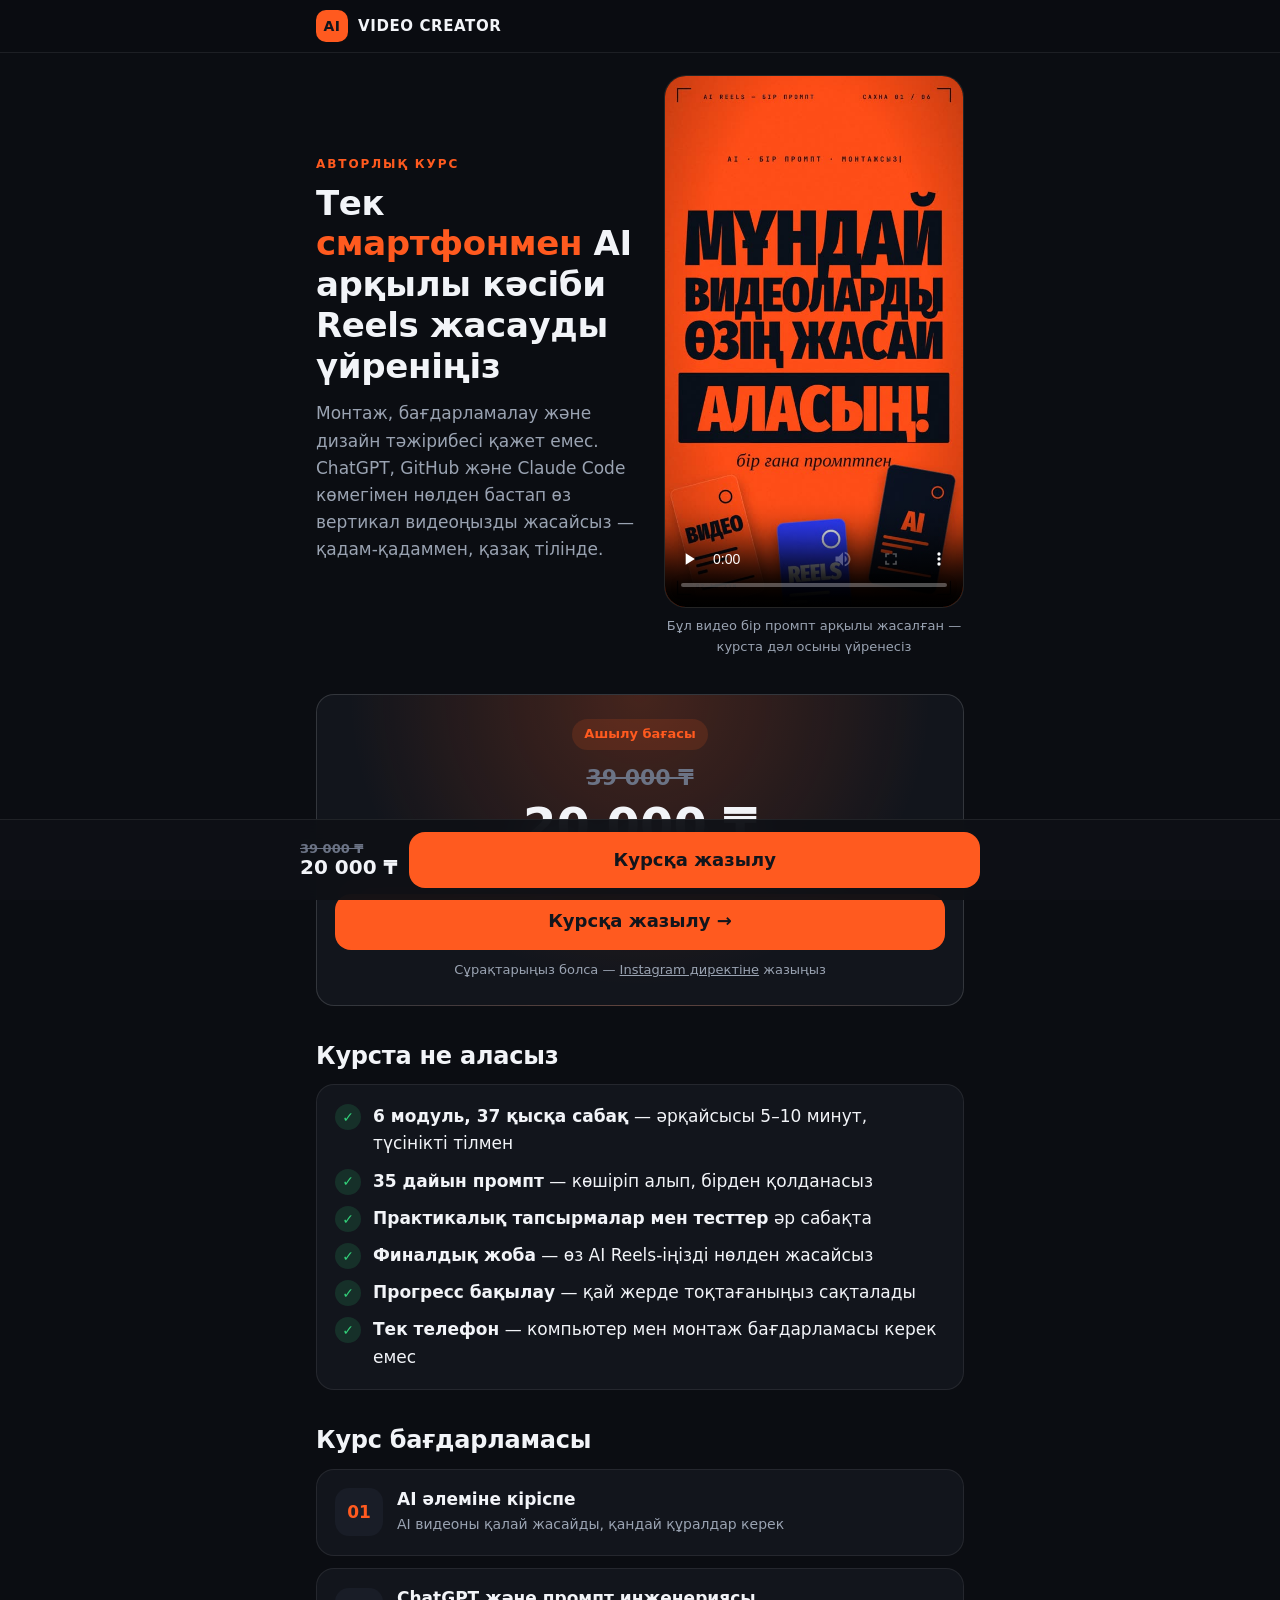
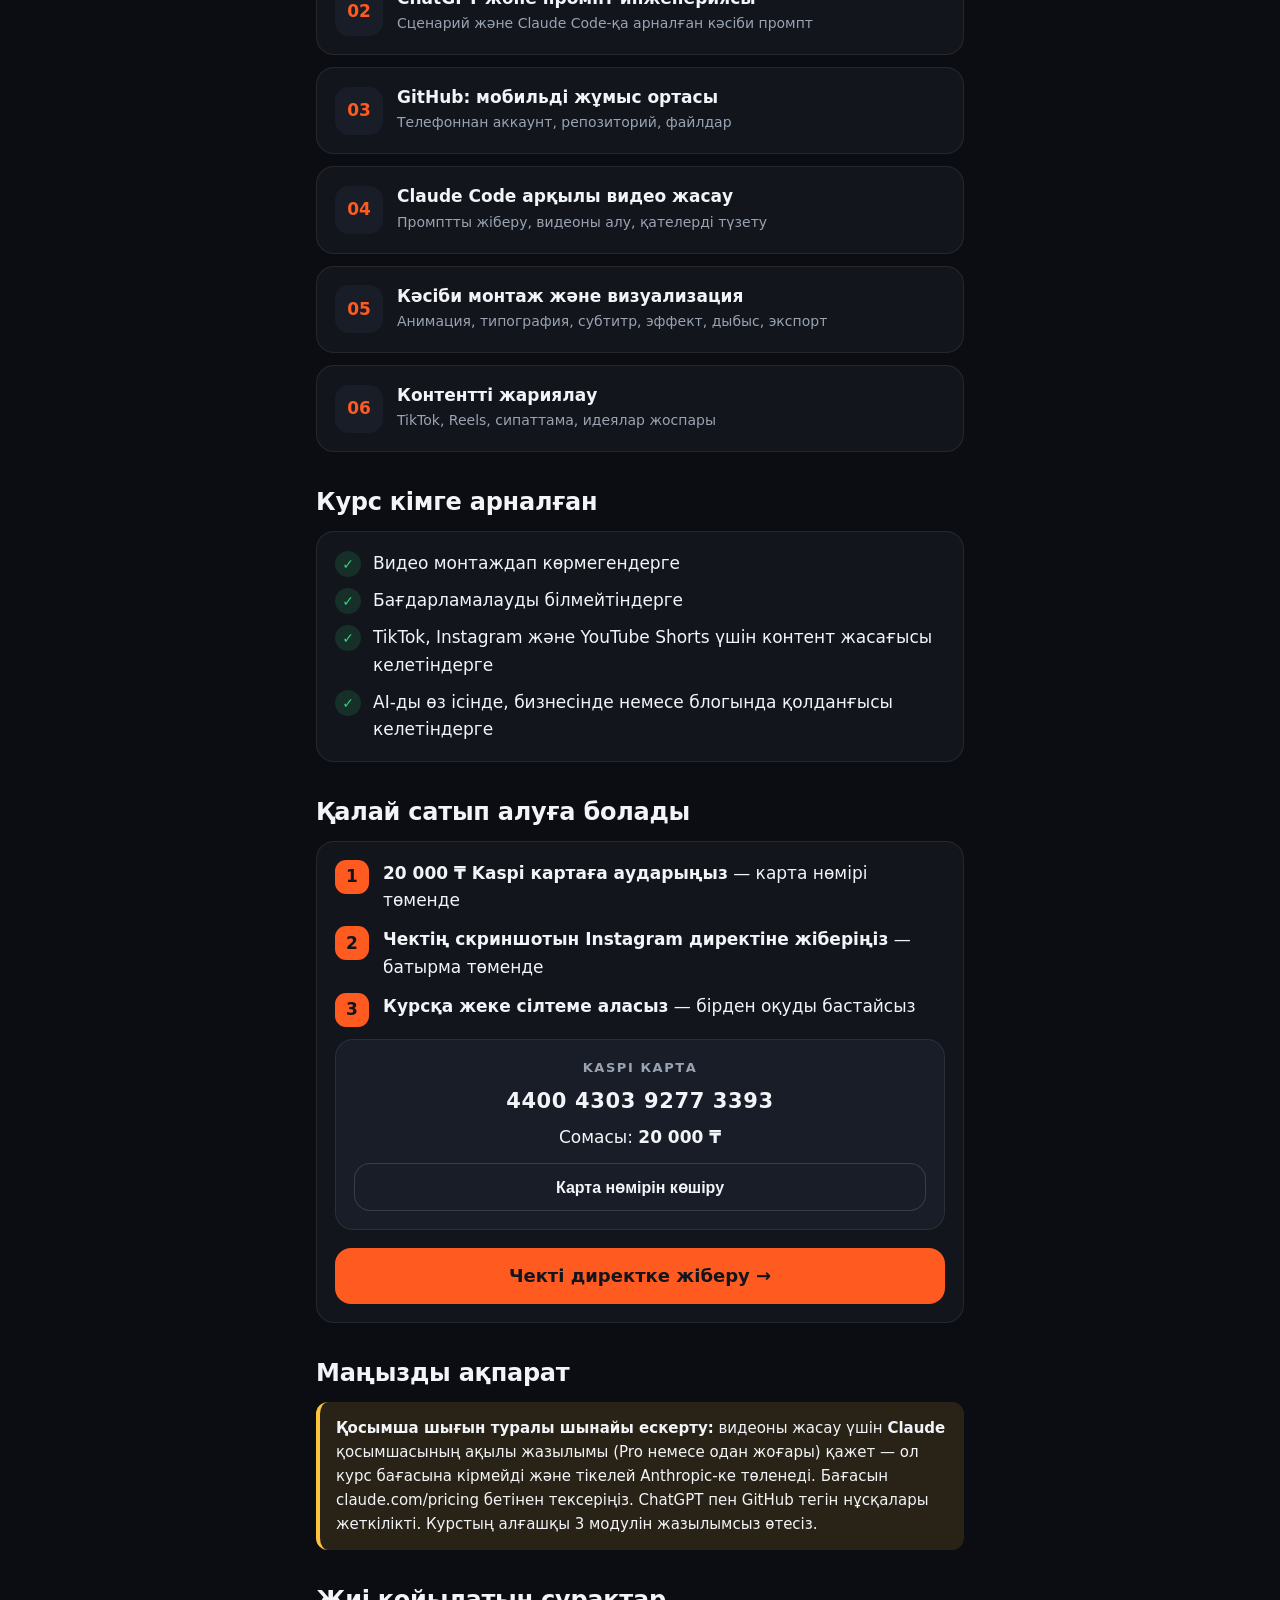
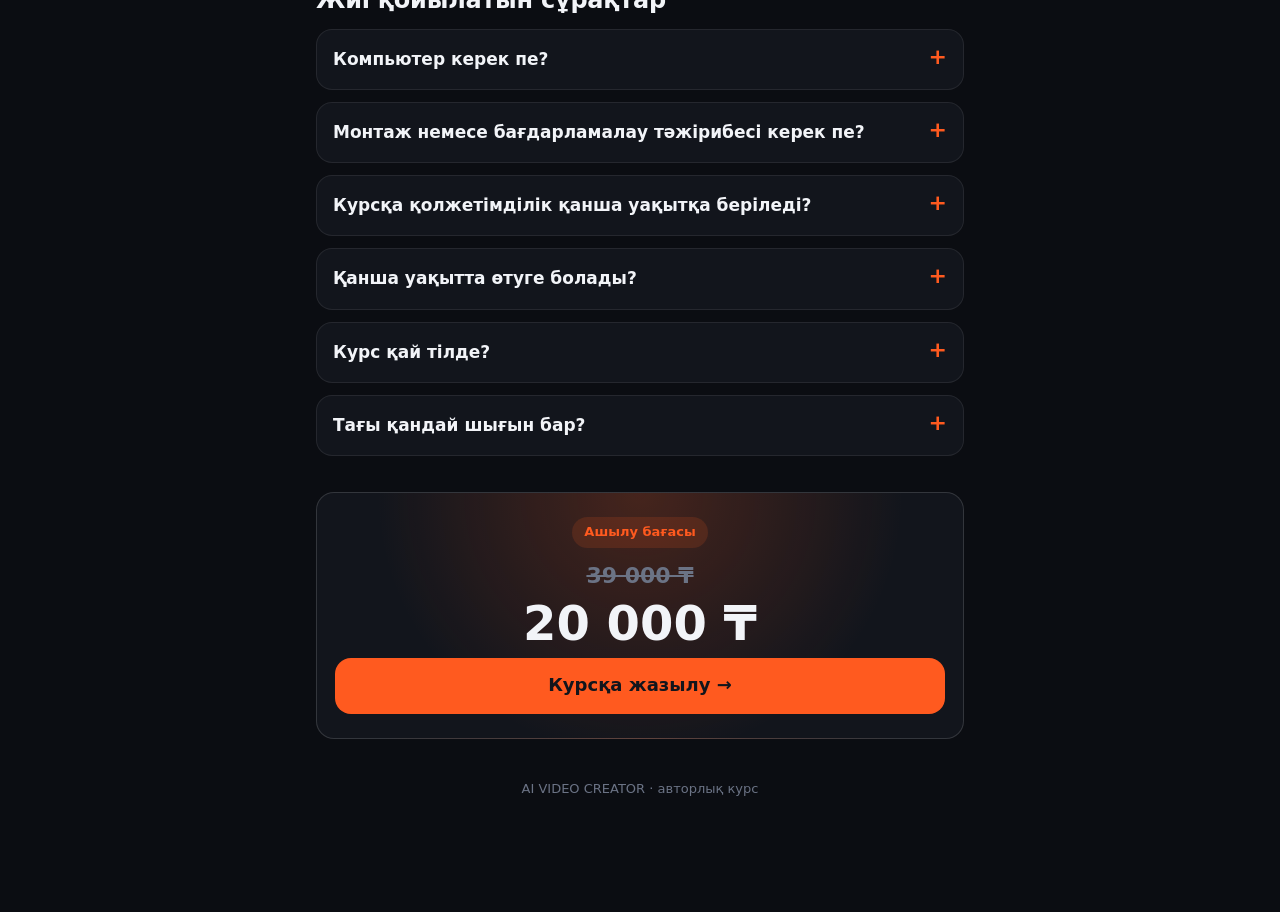
==== commit 9419e924: "Sales page: Instagram @aicode.kz, Kaspi card block with copy button Buttons now lead to the payment " ====
--- a/docs/index.html
+++ b/docs/index.html
@@ -35,7 +35,7 @@
     p { margin: 0 0 14px; }
     .muted { color: var(--muted); }
     .eyebrow { font-size: 12px; font-weight: 800; letter-spacing: .16em; text-transform: uppercase; color: var(--accent); margin-bottom: 8px; }
-    section { padding-top: 36px; }
+    section { padding-top: 36px; scroll-margin-top: 60px; }
     .hero { padding-top: 22px; display: grid; gap: 18px; }
     .video { border-radius: 22px; overflow: hidden; border: 1px solid var(--line-2); aspect-ratio: 9/16; max-height: 70vh; margin: 0 auto; background: #000; }
     .video video { width: 100%; height: 100%; object-fit: cover; display: block; }
@@ -100,8 +100,8 @@
         <div class="old" data-old></div>
         <div class="new" data-new></div>
         <p class="muted" style="font-size:15px">Бір рет төлейсіз — курсқа шексіз қолжетімділік</p>
-        <a class="btn" data-dm>Курсқа жазылу →</a>
-        <p class="muted" style="font-size:13px;margin:10px 0 0">Батырма Instagram директін ашады</p>
+        <a class="btn" href="#buy">Курсқа жазылу →</a>
+        <p class="muted" style="font-size:13px;margin:10px 0 0">Сұрақтарыңыз болса — <a data-dm>Instagram директіне</a> жазыңыз</p>
       </div>
     </section>
 
@@ -139,17 +139,16 @@
       </ul></div>
     </section>
 
-    <section>
+    <section id="buy">
       <h2>Қалай сатып алуға болады</h2>
       <div class="card">
         <ol class="steps">
-          <li><span><b>Instagram директіне жазыңыз</b> — төмендегі батырманы басыңыз</span></li>
-          <li><span><b><span data-new-inline></span> Kaspi арқылы аударыңыз</b> — реквизиттерді директте жіберемін</span></li>
-          <li><span><b>Чектің скриншотын директке жіберіңіз</b></span></li>
+          <li><span><b><span data-new-inline></span> Kaspi картаға аударыңыз</b> — карта нөмірі төменде</span></li>
+          <li><span><b>Чектің скриншотын Instagram директіне жіберіңіз</b> — батырма төменде</span></li>
           <li><span><b>Курсқа жеке сілтеме аласыз</b> — бірден оқуды бастайсыз</span></li>
         </ol>
         <div class="kaspi" data-kaspi></div>
-        <a class="btn" data-dm style="margin-top:18px">Instagram-ға жазу →</a>
+        <a class="btn" data-dm style="margin-top:18px">Чекті директке жіберу →</a>
       </div>
     </section>
 
@@ -177,7 +176,7 @@
         <div class="tag">Ашылу бағасы</div>
         <div class="old" data-old></div>
         <div class="new" data-new></div>
-        <a class="btn" data-dm style="margin-top:8px">Курсқа жазылу →</a>
+        <a class="btn" href="#buy" style="margin-top:8px">Курсқа жазылу →</a>
       </div>
     </section>
 
@@ -186,16 +185,16 @@
 
   <div class="sticky"><div class="wrap">
     <div class="p"><s data-old></s><span data-new></span></div>
-    <a class="btn" data-dm>Курсқа жазылу</a>
+    <a class="btn" href="#buy">Курсқа жазылу</a>
   </div></div>
 
   <script>
     // ---- Баптаулар: осы жерді өзгертіңіз ----
     const CONFIG = {
-      instagram: 'INSTAGRAM_USERNAME', // @-сыз, мысалы: 'aivideo.kz'
+      instagram: 'aicode.kz',          // @-сыз
       price: 20000,                    // ағымдағы баға, ₸
       oldPrice: 39000,                 // сызылған баға, ₸
-      kaspiPhone: '',                  // бос қалса, реквизиттер тек директте жіберіледі
+      kaspiCard: '4400 4303 9277 3393', // бос қалса, реквизиттер тек директте жіберіледі
       kaspiName: '',                   // мысалы: 'Медет О.'
     };
     // ------------------------------------------
@@ -205,10 +204,23 @@
     document.querySelectorAll('[data-old]').forEach(e => (e.textContent = fmt(CONFIG.oldPrice)));
     const dm = 'https://ig.me/m/' + encodeURIComponent(CONFIG.instagram);
     document.querySelectorAll('[data-dm]').forEach(a => { a.href = dm; a.target = '_blank'; a.rel = 'noopener'; });
-    if (CONFIG.kaspiPhone) {
+    if (CONFIG.kaspiCard) {
       const k = document.querySelector('[data-kaspi]');
       k.classList.add('on');
-      k.innerHTML = `<div class="note" style="background:var(--green-soft);border-left-color:var(--green)"><b>Kaspi:</b> ${CONFIG.kaspiPhone}${CONFIG.kaspiName ? ' · ' + CONFIG.kaspiName : ''}<br>Сомасы: <b>${fmt(CONFIG.price)}</b></div>`;
+      k.innerHTML = `<div class="card" style="background:var(--surface-2);text-align:center">
+        <div class="muted" style="font-size:13px;font-weight:800;letter-spacing:.12em">KASPI КАРТА</div>
+        <div style="font-size:21px;font-weight:900;letter-spacing:.03em;margin:6px 0;white-space:nowrap">${CONFIG.kaspiCard}</div>
+        ${CONFIG.kaspiName ? `<div class="muted" style="font-size:15px">${CONFIG.kaspiName}</div>` : ''}
+        <div style="margin:6px 0 12px">Сомасы: <b>${fmt(CONFIG.price)}</b></div>
+        <button class="btn ghost" data-copy-card style="min-height:48px;font-size:16px">Карта нөмірін көшіру</button></div>`;
+      k.querySelector('[data-copy-card]').addEventListener('click', async e => {
+        const num = CONFIG.kaspiCard.replace(/\s/g, '');
+        try { await navigator.clipboard.writeText(num); } catch (err) {
+          const t = document.createElement('textarea'); t.value = num; document.body.appendChild(t); t.select(); document.execCommand('copy'); t.remove();
+        }
+        e.target.textContent = 'Көшірілді ✓';
+        setTimeout(() => (e.target.textContent = 'Карта нөмірін көшіру'), 1600);
+      });
     }
   </script>
 </body>
